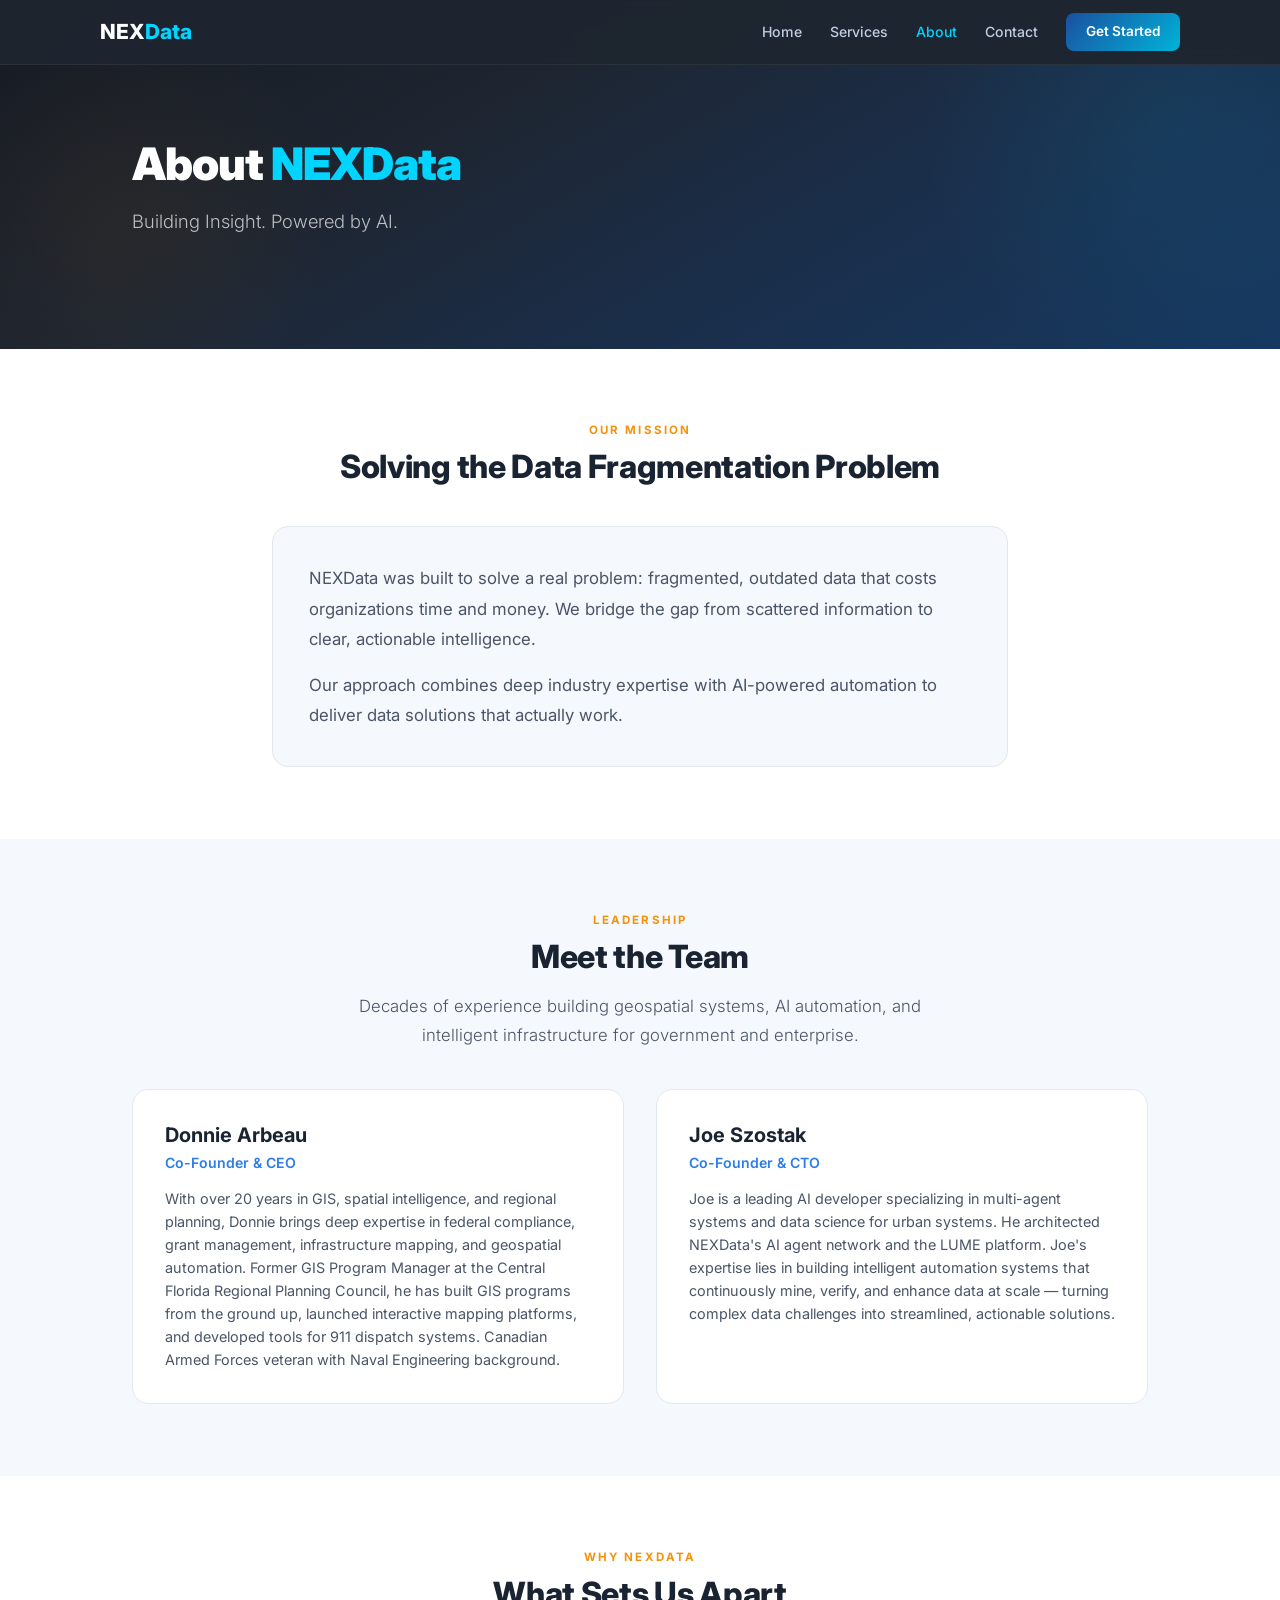
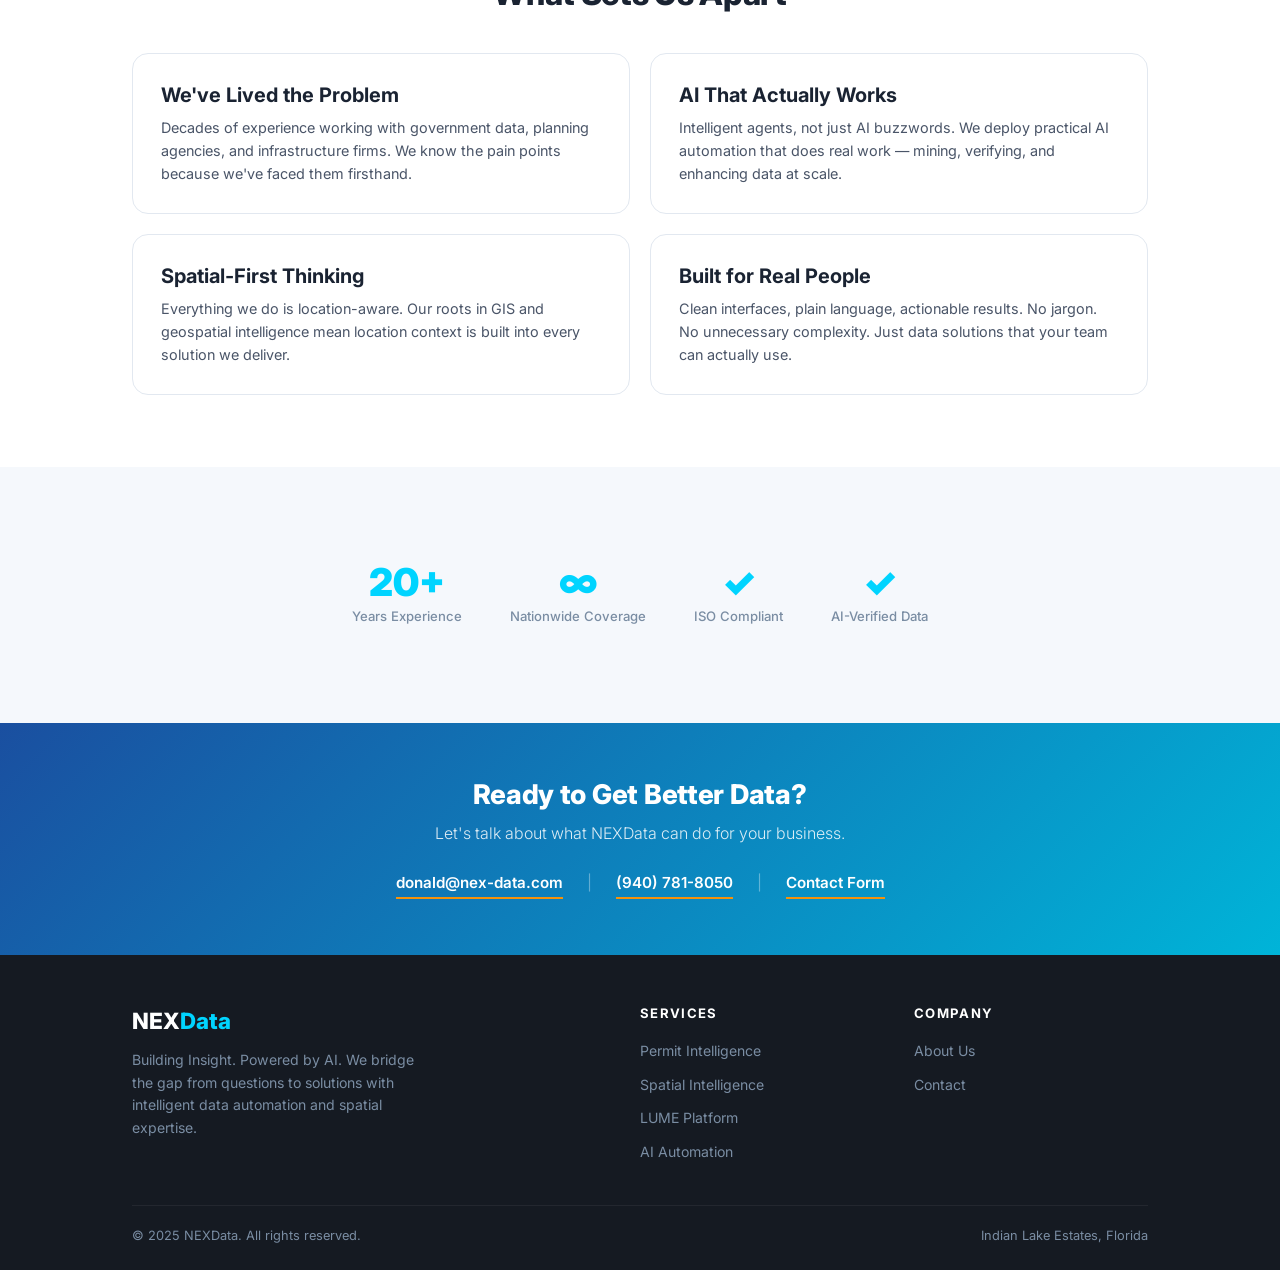
==== about.html @ 65c03d66 "Add files via upload" ====
<!DOCTYPE html>
<html lang="en">
<head>
<meta charset="UTF-8">
<meta name="viewport" content="width=device-width, initial-scale=1.0">
<title>About NEXData — Building Insight. Powered by AI.</title>
<meta name="description" content="Meet the team behind NEXData. Built by veterans of GIS, spatial intelligence, and AI automation to solve the data fragmentation problem that plagues organizations worldwide.">
<link rel="stylesheet" href="styles.css">
</head>
<body>

<!-- NAV -->
<nav class="nav">
  <div class="nav-inner">
    <a href="index.html" class="nav-logo">
      <span class="nav-logo-text"><span class="nex">NEX</span><span class="data">Data</span></span>
    </a>
    <div class="nav-links">
      <a href="index.html">Home</a>
      <a href="services.html">Services</a>
      <a href="about.html" class="active">About</a>
      <a href="contact.html">Contact</a>
      <a href="contact.html" class="nav-cta">Get Started</a>
    </div>
    <div class="nav-toggle" onclick="document.querySelector('.nav-links').classList.toggle('show')">&#9776;</div>
  </div>
</nav>

<!-- HERO -->
<section class="hero">
  <div class="container">
    <h1>About <span class="accent">NEXData</span></h1>
    <p class="hero-subtitle">
      Building Insight. Powered by AI.
    </p>
  </div>
</section>

<!-- MISSION SECTION -->
<section class="section">
  <div class="container container-narrow">
    <div class="text-center" style="margin-bottom: 40px;">
      <div class="section-label">Our Mission</div>
      <h2 class="section-title">Solving the Data Fragmentation Problem</h2>
    </div>
    <div style="background: var(--off-white); padding: 36px; border-radius: var(--radius-lg); border: 1px solid var(--border);">
      <p style="font-size: 1.05rem; color: var(--text-body); line-height: 1.8; margin-bottom: 16px;">
        NEXData was built to solve a real problem: fragmented, outdated data that costs organizations time and money. We bridge the gap from scattered information to clear, actionable intelligence.
      </p>
      <p style="font-size: 1.05rem; color: var(--text-body); line-height: 1.8;">
        Our approach combines deep industry expertise with AI-powered automation to deliver data solutions that actually work.
      </p>
    </div>
  </div>
</section>

<!-- TEAM SECTION -->
<section class="section section-alt">
  <div class="container">
    <div class="text-center" style="margin-bottom: 40px;">
      <div class="section-label">Leadership</div>
      <h2 class="section-title">Meet the Team</h2>
      <p class="section-subtitle mx-auto">Decades of experience building geospatial systems, AI automation, and intelligent infrastructure for government and enterprise.</p>
    </div>
    <div class="team-grid">

      <div class="team-card">
        <h3>Donnie Arbeau</h3>
        <div class="role">Co-Founder & CEO</div>
        <p>
          With over 20 years in GIS, spatial intelligence, and regional planning, Donnie brings deep expertise in federal compliance, grant management, infrastructure mapping, and geospatial automation. Former GIS Program Manager at the Central Florida Regional Planning Council, he has built GIS programs from the ground up, launched interactive mapping platforms, and developed tools for 911 dispatch systems. Canadian Armed Forces veteran with Naval Engineering background.
        </p>
      </div>

      <div class="team-card">
        <h3>Joe Szostak</h3>
        <div class="role">Co-Founder & CTO</div>
        <p>
          Joe is a leading AI developer specializing in multi-agent systems and data science for urban systems. He architected NEXData's AI agent network and the LUME platform. Joe's expertise lies in building intelligent automation systems that continuously mine, verify, and enhance data at scale — turning complex data challenges into streamlined, actionable solutions.
        </p>
      </div>

    </div>
  </div>
</section>

<!-- WHY NEXDATA -->
<section class="section">
  <div class="container">
    <div class="text-center" style="margin-bottom: 40px;">
      <div class="section-label">Why NEXData</div>
      <h2 class="section-title">What Sets Us Apart</h2>
    </div>
    <div class="card-grid card-grid-2">

      <div class="card">
        <h3>We've Lived the Problem</h3>
        <p>Decades of experience working with government data, planning agencies, and infrastructure firms. We know the pain points because we've faced them firsthand.</p>
      </div>

      <div class="card">
        <h3>AI That Actually Works</h3>
        <p>Intelligent agents, not just AI buzzwords. We deploy practical AI automation that does real work — mining, verifying, and enhancing data at scale.</p>
      </div>

      <div class="card">
        <h3>Spatial-First Thinking</h3>
        <p>Everything we do is location-aware. Our roots in GIS and geospatial intelligence mean location context is built into every solution we deliver.</p>
      </div>

      <div class="card">
        <h3>Built for Real People</h3>
        <p>Clean interfaces, plain language, actionable results. No jargon. No unnecessary complexity. Just data solutions that your team can actually use.</p>
      </div>

    </div>
  </div>
</section>

<!-- CREDIBILITY BAR -->
<section class="section section-alt">
  <div class="container text-center">
    <div class="stats-bar">
      <div class="stat">
        <div class="stat-number">20+</div>
        <div class="stat-label">Years Experience</div>
      </div>
      <div class="stat">
        <div class="stat-number">∞</div>
        <div class="stat-label">Nationwide Coverage</div>
      </div>
      <div class="stat">
        <div class="stat-number">✓</div>
        <div class="stat-label">ISO Compliant</div>
      </div>
      <div class="stat">
        <div class="stat-number">✓</div>
        <div class="stat-label">AI-Verified Data</div>
      </div>
    </div>
  </div>
</section>

<!-- CTA -->
<section class="cta-section">
  <div class="container">
    <h2>Ready to Get Better Data?</h2>
    <p>Let's talk about what NEXData can do for your business.</p>
    <div class="cta-links">
      <a href="mailto:donald@nex-data.com">donald@nex-data.com</a>
      <span>|</span>
      <a href="tel:9407818050">(940) 781-8050</a>
      <span>|</span>
      <a href="contact.html">Contact Form</a>
    </div>
  </div>
</section>

<!-- FOOTER -->
<footer class="footer">
  <div class="container">
    <div class="footer-grid">
      <div class="footer-brand">
        <div class="logo-text"><span class="nex">NEX</span><span class="data">Data</span></div>
        <p>Building Insight. Powered by AI. We bridge the gap from questions to solutions with intelligent data automation and spatial expertise.</p>
      </div>
      <div>
        <h4>Services</h4>
        <ul>
          <li><a href="services.html">Permit Intelligence</a></li>
          <li><a href="services.html">Spatial Intelligence</a></li>
          <li><a href="services.html#lume">LUME Platform</a></li>
          <li><a href="services.html">AI Automation</a></li>
        </ul>
      </div>
      <div>
        <h4>Company</h4>
        <ul>
          <li><a href="about.html">About Us</a></li>
          <li><a href="contact.html">Contact</a></li>
        </ul>
      </div>
    </div>
    <div class="footer-bottom">
      <span>&copy; 2025 NEXData. All rights reserved.</span>
      <span>Indian Lake Estates, Florida</span>
    </div>
  </div>
</footer>

</body>
</html>
---- styles.css ----
/* ===================================================================
   NEXData — Global Stylesheet
   Brand: Dark charcoal, Blue→Cyan gradient, Orange accent
   =================================================================== */

@import url('https://fonts.googleapis.com/css2?family=Inter:wght@300;400;500;600;700;800;900&display=swap');

:root {
  --dark: #1e2530;
  --dark-mid: #2a3240;
  --dark-deep: #151a22;
  --blue-deep: #1a4fa0;
  --blue-mid: #2b7de9;
  --blue-bright: #00b4d8;
  --cyan: #00d4ff;
  --orange: #f5920b;
  --orange-light: #ffb84d;
  --white: #ffffff;
  --off-white: #f5f8fc;
  --light-gray: #eef2f7;
  --text-dark: #1a2332;
  --text-body: #4a5568;
  --text-light: #c0cee0;
  --text-muted: #7a8da3;
  --border: #e2e8f0;
  --radius: 12px;
  --radius-lg: 16px;
  --shadow: 0 4px 20px rgba(0,0,0,0.06);
  --shadow-lg: 0 12px 40px rgba(0,0,0,0.1);
}

* { margin: 0; padding: 0; box-sizing: border-box; }

html { scroll-behavior: smooth; }

body {
  font-family: 'Inter', -apple-system, BlinkMacSystemFont, sans-serif;
  color: var(--text-dark);
  background: var(--white);
  -webkit-font-smoothing: antialiased;
  line-height: 1.6;
}

img { max-width: 100%; height: auto; display: block; }
a { text-decoration: none; color: inherit; transition: color 0.2s; }

.container { max-width: 1080px; margin: 0 auto; padding: 0 32px; }
.container-narrow { max-width: 800px; margin: 0 auto; padding: 0 32px; }

/* ===== TYPOGRAPHY ===== */
h1 { font-size: 2.8rem; font-weight: 900; letter-spacing: -0.02em; line-height: 1.1; }
h2 { font-size: 2rem; font-weight: 800; letter-spacing: -0.01em; line-height: 1.2; }
h3 { font-size: 1.25rem; font-weight: 700; line-height: 1.3; }
h4 { font-size: 1rem; font-weight: 700; }

.section-label {
  font-size: 0.72rem;
  font-weight: 700;
  letter-spacing: 0.18em;
  text-transform: uppercase;
  color: var(--orange);
  margin-bottom: 8px;
}

.section-title { margin-bottom: 16px; color: var(--text-dark); }
.section-subtitle {
  font-size: 1.05rem;
  color: var(--text-body);
  line-height: 1.7;
  max-width: 600px;
  font-weight: 300;
}

.text-center { text-align: center; }
.mx-auto { margin-left: auto; margin-right: auto; }

/* ===== NAVIGATION ===== */
.nav {
  position: fixed;
  top: 0;
  left: 0;
  right: 0;
  z-index: 1000;
  background: rgba(30,37,48,0.95);
  backdrop-filter: blur(12px);
  border-bottom: 1px solid rgba(255,255,255,0.06);
  padding: 0 32px;
}

.nav-inner {
  max-width: 1080px;
  margin: 0 auto;
  display: flex;
  align-items: center;
  justify-content: space-between;
  height: 64px;
}

.nav-logo {
  display: flex;
  align-items: center;
  gap: 10px;
}

.nav-logo img { height: 36px; width: auto; }

.nav-logo-text { font-size: 1.3rem; font-weight: 800; }
.nav-logo-text .nex { color: var(--white); }
.nav-logo-text .data { color: var(--cyan); }

.nav-links { display: flex; gap: 28px; align-items: center; }

.nav-links a {
  font-size: 0.88rem;
  font-weight: 500;
  color: var(--text-light);
  transition: color 0.2s;
}

.nav-links a:hover { color: var(--cyan); }
.nav-links a.active { color: var(--cyan); }

.nav-cta {
  background: linear-gradient(135deg, var(--blue-deep), var(--blue-bright));
  color: var(--white) !important;
  padding: 8px 20px;
  border-radius: 8px;
  font-weight: 600 !important;
  font-size: 0.85rem !important;
  transition: opacity 0.2s !important;
}

.nav-cta:hover { opacity: 0.9; color: var(--white) !important; }

/* Mobile nav */
.nav-toggle { display: none; cursor: pointer; color: var(--white); font-size: 1.5rem; }

/* ===== HERO ===== */
.hero {
  background: linear-gradient(150deg, var(--dark-deep) 0%, var(--dark) 35%, #1a2e4a 65%, #163860 100%);
  color: var(--white);
  padding: 140px 0 80px;
  position: relative;
  overflow: hidden;
}

.hero::before {
  content: '';
  position: absolute;
  top: -50%;
  right: -15%;
  width: 600px;
  height: 600px;
  background: radial-gradient(circle, rgba(0,212,255,0.07) 0%, transparent 60%);
  border-radius: 50%;
}

.hero::after {
  content: '';
  position: absolute;
  bottom: -35%;
  left: -10%;
  width: 500px;
  height: 500px;
  background: radial-gradient(circle, rgba(245,146,11,0.05) 0%, transparent 60%);
  border-radius: 50%;
}

.hero .container { position: relative; z-index: 1; }

.hero h1 { margin-bottom: 16px; }
.hero h1 .accent { color: var(--cyan); }

.hero-subtitle {
  font-size: 1.15rem;
  color: rgba(255,255,255,0.7);
  max-width: 560px;
  line-height: 1.75;
  font-weight: 300;
  margin-bottom: 32px;
}

.hero-ctas { display: flex; gap: 14px; flex-wrap: wrap; }

.btn {
  display: inline-flex;
  align-items: center;
  gap: 8px;
  padding: 12px 28px;
  border-radius: 10px;
  font-weight: 600;
  font-size: 0.95rem;
  transition: all 0.2s;
  cursor: pointer;
  border: none;
}

.btn-primary {
  background: linear-gradient(135deg, var(--blue-deep), var(--blue-bright));
  color: var(--white);
  box-shadow: 0 4px 16px rgba(0,180,216,0.3);
}

.btn-primary:hover { box-shadow: 0 6px 24px rgba(0,180,216,0.4); transform: translateY(-1px); }

.btn-outline {
  background: transparent;
  color: var(--white);
  border: 1.5px solid rgba(255,255,255,0.25);
}

.btn-outline:hover { border-color: var(--cyan); color: var(--cyan); }

/* ===== SECTIONS ===== */
.section { padding: 72px 0; }
.section-dark {
  background: linear-gradient(150deg, var(--dark-deep) 0%, var(--dark) 50%, #1a2e4a 100%);
  color: var(--white);
}

.section-dark .section-title { color: var(--white); }
.section-dark .section-subtitle { color: var(--text-light); }

.section-alt { background: var(--off-white); }

/* ===== BRIDGE VISUAL ===== */
.bridge-flow {
  display: flex;
  align-items: center;
  justify-content: center;
  gap: 0;
  margin: 24px 0;
  flex-wrap: wrap;
}

.bridge-node {
  padding: 16px 26px;
  border-radius: var(--radius);
  font-weight: 600;
  font-size: 0.92rem;
}

.bn-question {
  background: var(--white);
  border: 2px solid var(--border);
  color: var(--text-dark);
}

.bn-nex {
  background: linear-gradient(135deg, var(--blue-deep), var(--blue-bright));
  color: var(--white);
  font-weight: 700;
  padding: 18px 30px;
  box-shadow: 0 4px 20px rgba(0,180,216,0.25);
}

.bn-answer {
  background: var(--white);
  border: 2px solid var(--orange);
  color: var(--text-dark);
}

.bridge-arrow {
  font-size: 1.5rem;
  color: var(--blue-mid);
  padding: 0 12px;
}

/* ===== CARD GRID ===== */
.card-grid {
  display: grid;
  gap: 20px;
}

.card-grid-2 { grid-template-columns: repeat(2, 1fr); }
.card-grid-3 { grid-template-columns: repeat(3, 1fr); }
.card-grid-4 { grid-template-columns: repeat(4, 1fr); }

.card {
  background: var(--white);
  border: 1px solid var(--border);
  border-radius: var(--radius-lg);
  padding: 28px;
  transition: transform 0.2s, box-shadow 0.2s;
  position: relative;
  overflow: hidden;
}

.card:hover { transform: translateY(-2px); box-shadow: var(--shadow-lg); }

.card-accent::before {
  content: '';
  position: absolute;
  top: 0; left: 0; right: 0;
  height: 3px;
  background: linear-gradient(90deg, var(--blue-deep), var(--cyan));
}

.card-accent-orange::before { background: linear-gradient(90deg, var(--orange), var(--orange-light)); }
.card-accent-cyan::before { background: linear-gradient(90deg, var(--blue-bright), var(--cyan)); }
.card-accent-mixed::before { background: linear-gradient(90deg, var(--blue-deep), var(--orange)); }

.card-icon { font-size: 2rem; margin-bottom: 12px; }
.card h3 { margin-bottom: 8px; }
.card p { font-size: 0.9rem; color: var(--text-body); line-height: 1.6; }

.tags { display: flex; flex-wrap: wrap; gap: 5px; margin-top: 12px; }
.tag {
  background: var(--light-gray);
  color: var(--text-body);
  font-size: 0.73rem;
  font-weight: 500;
  padding: 3px 9px;
  border-radius: 5px;
}

/* ===== STEPS ===== */
.steps-row {
  display: flex;
  justify-content: center;
  gap: 0;
  flex-wrap: wrap;
  align-items: flex-start;
}

.step {
  flex: 1;
  min-width: 130px;
  max-width: 160px;
  text-align: center;
  padding: 0 6px;
}

.step-num {
  width: 44px; height: 44px;
  border-radius: 50%;
  display: inline-flex;
  align-items: center;
  justify-content: center;
  font-size: 1rem;
  font-weight: 800;
  color: var(--white);
  margin-bottom: 10px;
}

.step-num-1 { background: var(--blue-deep); }
.step-num-2 { background: var(--blue-mid); }
.step-num-3 { background: var(--blue-bright); }
.step-num-4 { background: #0099b8; }
.step-num-5 { background: var(--orange); }

.step h4 { font-size: 0.88rem; margin-bottom: 4px; color: var(--white); }
.step p { font-size: 0.78rem; color: var(--text-muted); line-height: 1.45; }

.step-arrow {
  color: rgba(255,255,255,0.15);
  font-size: 1.3rem;
  display: flex;
  align-items: center;
  padding-top: 14px;
}

/* ===== LUME SHOWCASE ===== */
.lume-showcase {
  display: grid;
  grid-template-columns: 1fr 1fr;
  gap: 40px;
  align-items: center;
}

.lume-text h3 { font-size: 1.5rem; margin-bottom: 12px; }
.lume-text h3 span { color: var(--cyan); }
.lume-text p { color: var(--text-body); margin-bottom: 16px; line-height: 1.7; }

.lume-features { list-style: none; }
.lume-features li {
  padding: 6px 0;
  font-size: 0.92rem;
  color: var(--text-body);
  display: flex;
  align-items: center;
  gap: 10px;
}

.lume-features li::before {
  content: '\2713';
  color: var(--cyan);
  font-weight: 700;
  font-size: 0.9rem;
}

.lume-img {
  border-radius: var(--radius-lg);
  box-shadow: var(--shadow-lg);
  border: 1px solid var(--border);
}

/* ===== AI CALLOUT ===== */
.ai-card {
  background: linear-gradient(135deg, #f0f7ff 0%, #f8fbff 50%, #fff9f0 100%);
  border: 1px solid #d8e6f5;
  border-radius: var(--radius-lg);
  padding: 40px;
  max-width: 680px;
  text-align: center;
}

.ai-card h3 { font-size: 1.3rem; margin-bottom: 12px; }
.ai-card h3 span { color: var(--blue-mid); }
.ai-card p { font-size: 0.95rem; color: var(--text-body); line-height: 1.7; }

/* ===== AUDIENCE ===== */
.audience-item {
  background: var(--white);
  border: 1px solid var(--border);
  border-radius: 10px;
  padding: 22px;
  text-align: center;
}

.audience-item .a-icon { font-size: 1.6rem; margin-bottom: 8px; }
.audience-item h4 { font-size: 0.88rem; margin-bottom: 4px; }
.audience-item p { font-size: 0.78rem; color: var(--text-body); line-height: 1.4; }

/* ===== STATS BAR ===== */
.stats-bar {
  display: flex;
  justify-content: center;
  gap: 48px;
  flex-wrap: wrap;
  padding: 24px 0;
}

.stat { text-align: center; }
.stat-number {
  font-size: 2.4rem;
  font-weight: 900;
  color: var(--cyan);
  line-height: 1;
  margin-bottom: 4px;
}

.stat-label {
  font-size: 0.82rem;
  color: var(--text-muted);
  font-weight: 500;
}

/* ===== CTA SECTION ===== */
.cta-section {
  background: linear-gradient(135deg, var(--blue-deep) 0%, var(--blue-bright) 100%);
  padding: 56px 0;
  text-align: center;
  color: var(--white);
}

.cta-section h2 { font-size: 1.7rem; margin-bottom: 10px; }
.cta-section p { font-size: 1rem; color: rgba(255,255,255,0.85); margin-bottom: 24px; font-weight: 300; }

.cta-links { display: flex; gap: 24px; justify-content: center; flex-wrap: wrap; font-size: 0.95rem; }
.cta-links a { color: var(--white); font-weight: 600; border-bottom: 2px solid var(--orange); padding-bottom: 2px; }
.cta-links a:hover { border-color: var(--white); }
.cta-links span { color: rgba(255,255,255,0.35); }

/* ===== CONTACT FORM ===== */
.contact-grid {
  display: grid;
  grid-template-columns: 1fr 1fr;
  gap: 40px;
  align-items: start;
}

.form-group { margin-bottom: 16px; }

.form-group label {
  display: block;
  font-size: 0.85rem;
  font-weight: 600;
  color: var(--text-dark);
  margin-bottom: 6px;
}

.form-group input,
.form-group textarea,
.form-group select {
  width: 100%;
  padding: 12px 16px;
  border: 1.5px solid var(--border);
  border-radius: 8px;
  font-size: 0.92rem;
  font-family: 'Inter', sans-serif;
  transition: border-color 0.2s;
  background: var(--white);
}

.form-group input:focus,
.form-group textarea:focus,
.form-group select:focus {
  outline: none;
  border-color: var(--blue-mid);
  box-shadow: 0 0 0 3px rgba(43,125,233,0.1);
}

.form-group textarea { min-height: 120px; resize: vertical; }

.contact-info { padding: 20px 0; }
.contact-info-item {
  display: flex;
  align-items: flex-start;
  gap: 14px;
  margin-bottom: 24px;
}

.contact-info-item .ci-icon {
  font-size: 1.3rem;
  flex-shrink: 0;
  padding-top: 2px;
}

.contact-info-item h4 { font-size: 0.9rem; margin-bottom: 2px; }
.contact-info-item p { font-size: 0.88rem; color: var(--text-body); }
.contact-info-item a { color: var(--blue-mid); }
.contact-info-item a:hover { color: var(--blue-deep); }

/* ===== ABOUT ===== */
.team-grid {
  display: grid;
  grid-template-columns: 1fr 1fr;
  gap: 32px;
}

.team-card {
  background: var(--white);
  border: 1px solid var(--border);
  border-radius: var(--radius-lg);
  padding: 32px;
}

.team-card h3 { margin-bottom: 4px; }
.team-card .role { font-size: 0.88rem; color: var(--blue-mid); font-weight: 600; margin-bottom: 12px; }
.team-card p { font-size: 0.9rem; color: var(--text-body); line-height: 1.6; }

/* ===== FOOTER ===== */
.footer {
  background: var(--dark-deep);
  color: var(--text-light);
  padding: 48px 0 24px;
}

.footer-grid {
  display: grid;
  grid-template-columns: 2fr 1fr 1fr;
  gap: 40px;
  margin-bottom: 32px;
}

.footer-brand .logo-text { font-size: 1.4rem; font-weight: 800; margin-bottom: 10px; }
.footer-brand .logo-text .nex { color: var(--white); }
.footer-brand .logo-text .data { color: var(--cyan); }
.footer-brand p { font-size: 0.88rem; color: var(--text-muted); line-height: 1.6; max-width: 300px; }

.footer h4 { font-size: 0.82rem; font-weight: 700; letter-spacing: 0.1em; text-transform: uppercase; color: var(--white); margin-bottom: 14px; }
.footer ul { list-style: none; }
.footer li { margin-bottom: 8px; }
.footer li a { font-size: 0.88rem; color: var(--text-muted); }
.footer li a:hover { color: var(--cyan); }

.footer-bottom {
  border-top: 1px solid rgba(255,255,255,0.06);
  padding-top: 20px;
  display: flex;
  justify-content: space-between;
  align-items: center;
  font-size: 0.8rem;
  color: var(--text-muted);
}

/* ===== RESPONSIVE ===== */
@media (max-width: 768px) {
  h1 { font-size: 2rem; }
  h2 { font-size: 1.5rem; }
  .hero { padding: 120px 0 60px; }
  .card-grid-2, .card-grid-3, .card-grid-4 { grid-template-columns: 1fr; }
  .lume-showcase { grid-template-columns: 1fr; }
  .contact-grid { grid-template-columns: 1fr; }
  .team-grid { grid-template-columns: 1fr; }
  .footer-grid { grid-template-columns: 1fr; }
  .steps-row { flex-direction: column; align-items: center; }
  .step-arrow { display: none; }
  .bridge-flow { flex-direction: column; }
  .bridge-arrow { transform: rotate(90deg); }
  .stats-bar { gap: 24px; }
  .nav-links { display: none; }
  .nav-toggle { display: block; }
  .container { padding: 0 20px; }
}

@media print {
  .nav { display: none; }
  .card:hover { transform: none; box-shadow: none; }
}
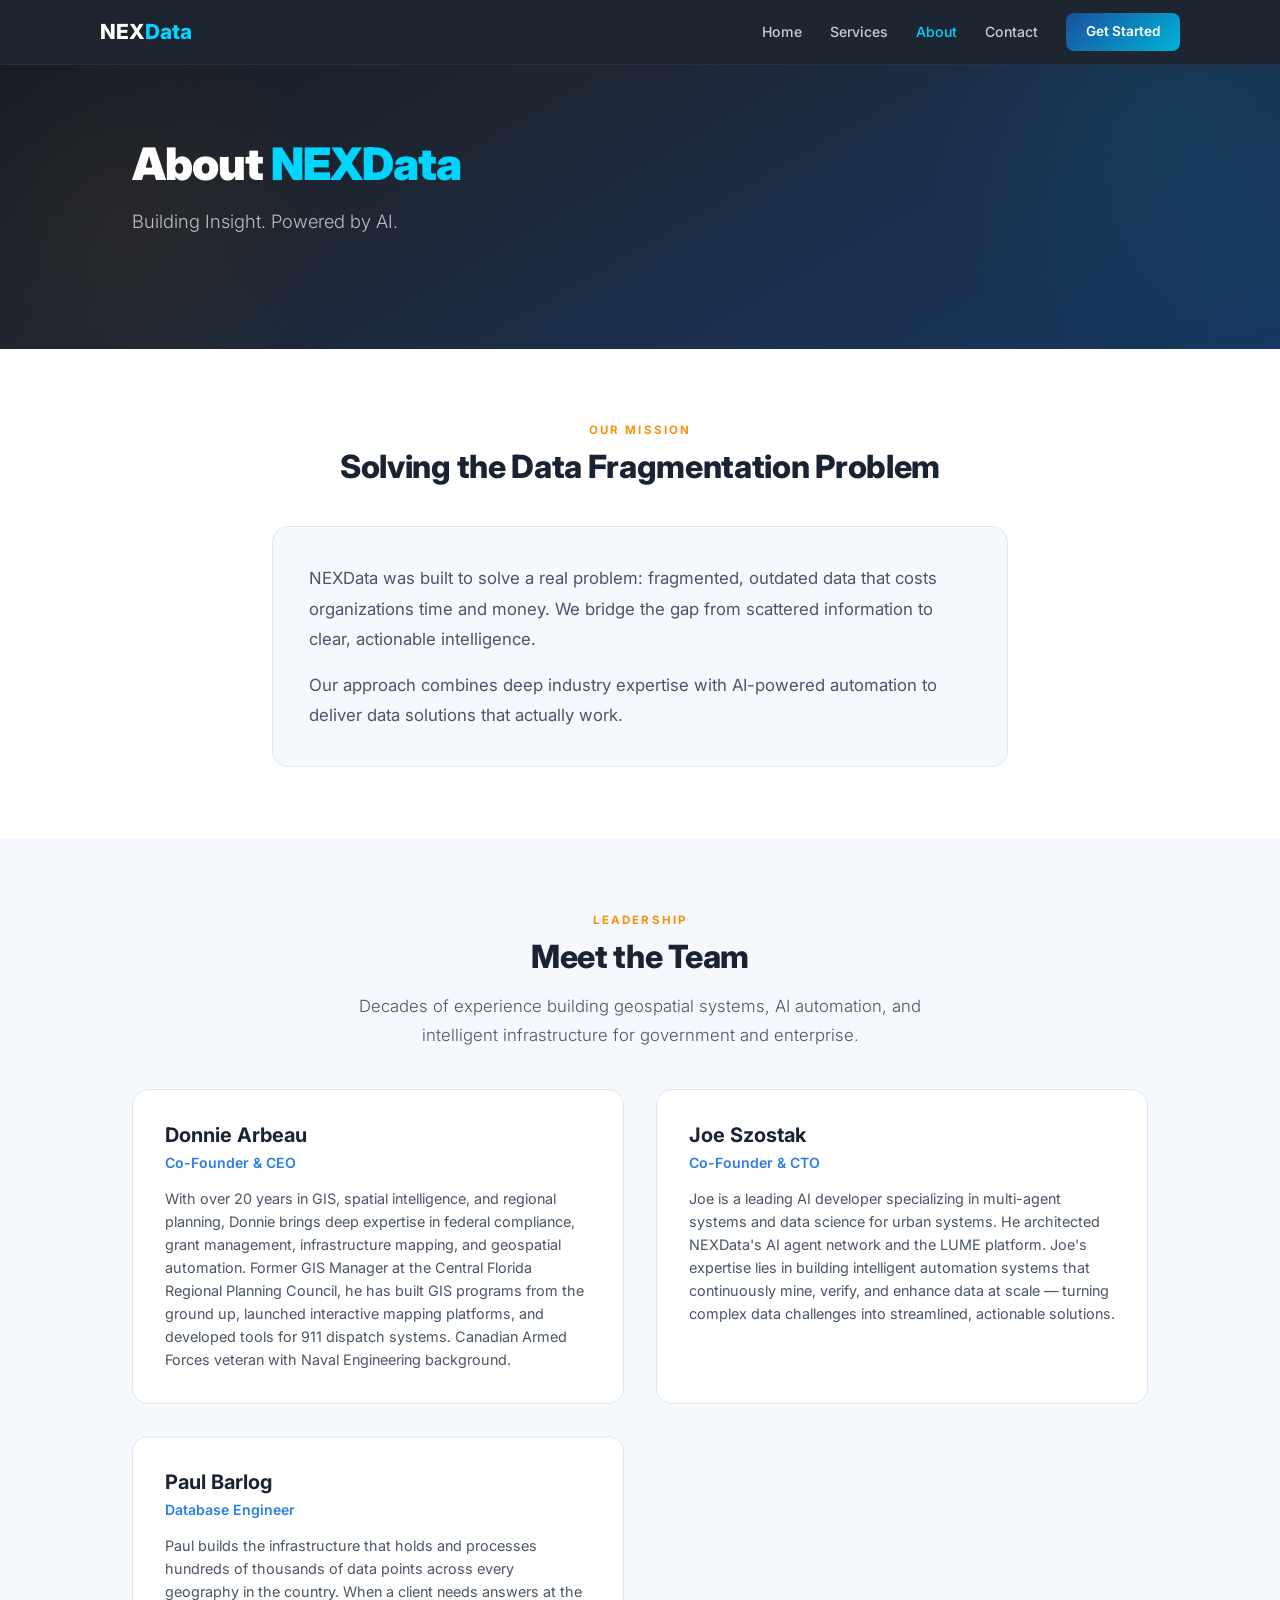
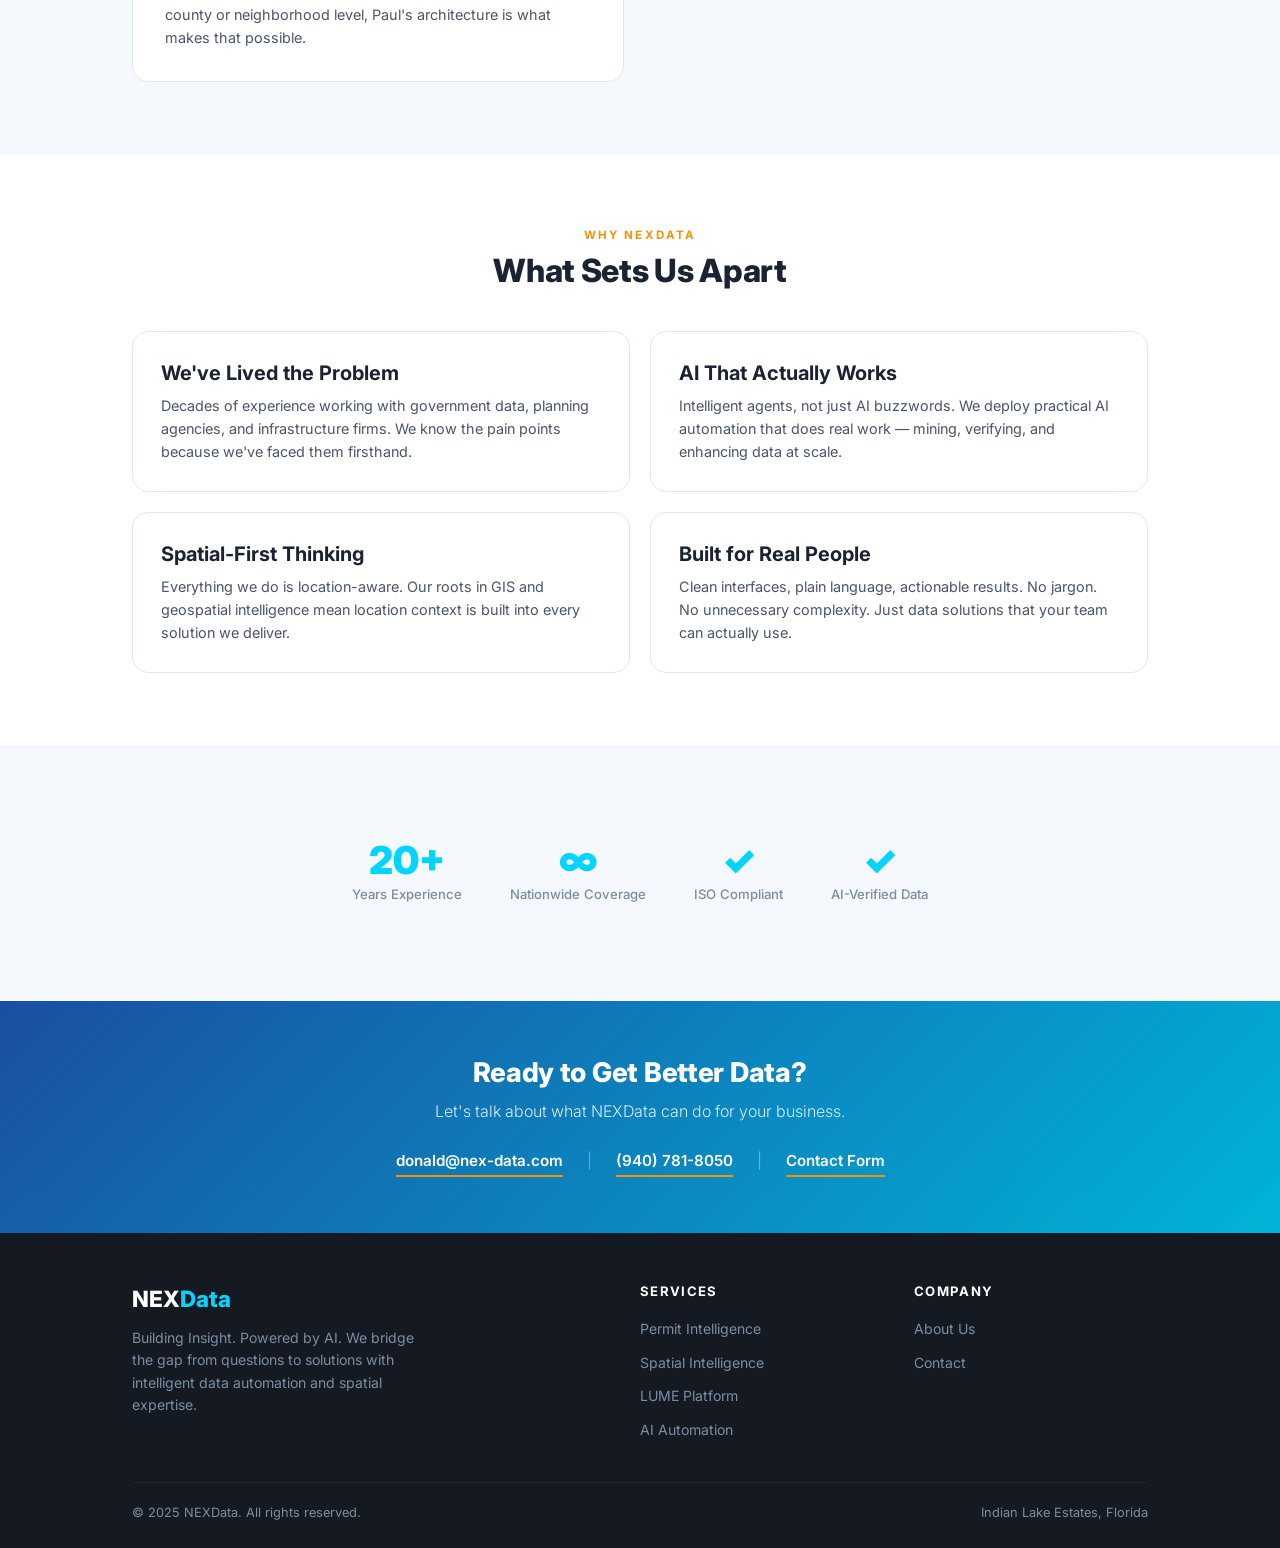
==== commit 1fde9903: "Update about.html Added Paul" ====
--- a/about.html
+++ b/about.html
@@ -68,7 +68,7 @@
         <h3>Donnie Arbeau</h3>
         <div class="role">Co-Founder & CEO</div>
         <p>
-          With over 20 years in GIS, spatial intelligence, and regional planning, Donnie brings deep expertise in federal compliance, grant management, infrastructure mapping, and geospatial automation. Former GIS Program Manager at the Central Florida Regional Planning Council, he has built GIS programs from the ground up, launched interactive mapping platforms, and developed tools for 911 dispatch systems. Canadian Armed Forces veteran with Naval Engineering background.
+          With over 20 years in GIS, spatial intelligence, and regional planning, Donnie brings deep expertise in federal compliance, grant management, infrastructure mapping, and geospatial automation. Former GIS Manager at the Central Florida Regional Planning Council, he has built GIS programs from the ground up, launched interactive mapping platforms, and developed tools for 911 dispatch systems. Canadian Armed Forces veteran with Naval Engineering background.
         </p>
       </div>
 
@@ -77,6 +77,14 @@
         <div class="role">Co-Founder & CTO</div>
         <p>
           Joe is a leading AI developer specializing in multi-agent systems and data science for urban systems. He architected NEXData's AI agent network and the LUME platform. Joe's expertise lies in building intelligent automation systems that continuously mine, verify, and enhance data at scale — turning complex data challenges into streamlined, actionable solutions.
+        </p>
+      </div>
+
+      <div class="team-card">
+        <h3>Paul Barlog</h3>
+        <div class="role">Database Engineer</div>
+        <p>
+          Paul builds the infrastructure that holds and processes hundreds of thousands of data points across every geography in the country. When a client needs answers at the county or neighborhood level, Paul's architecture is what makes that possible.
         </p>
       </div>
 
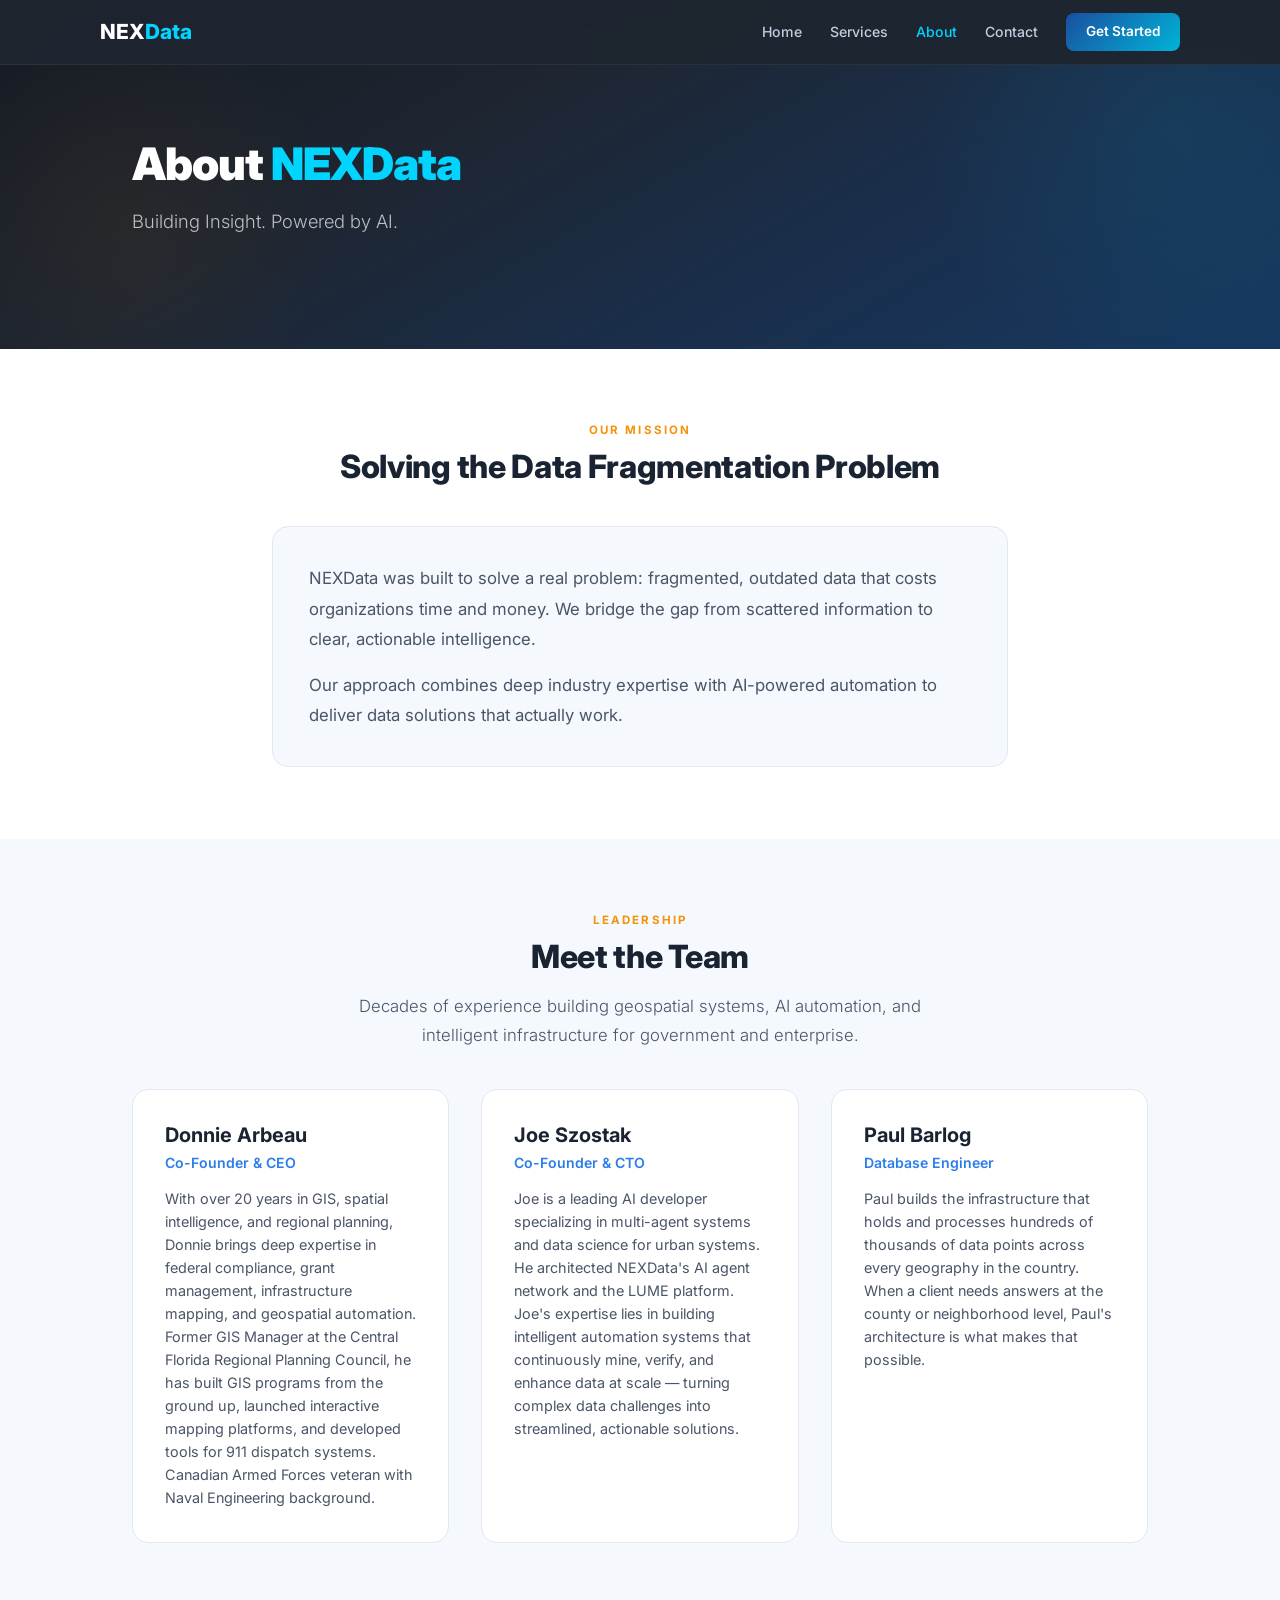
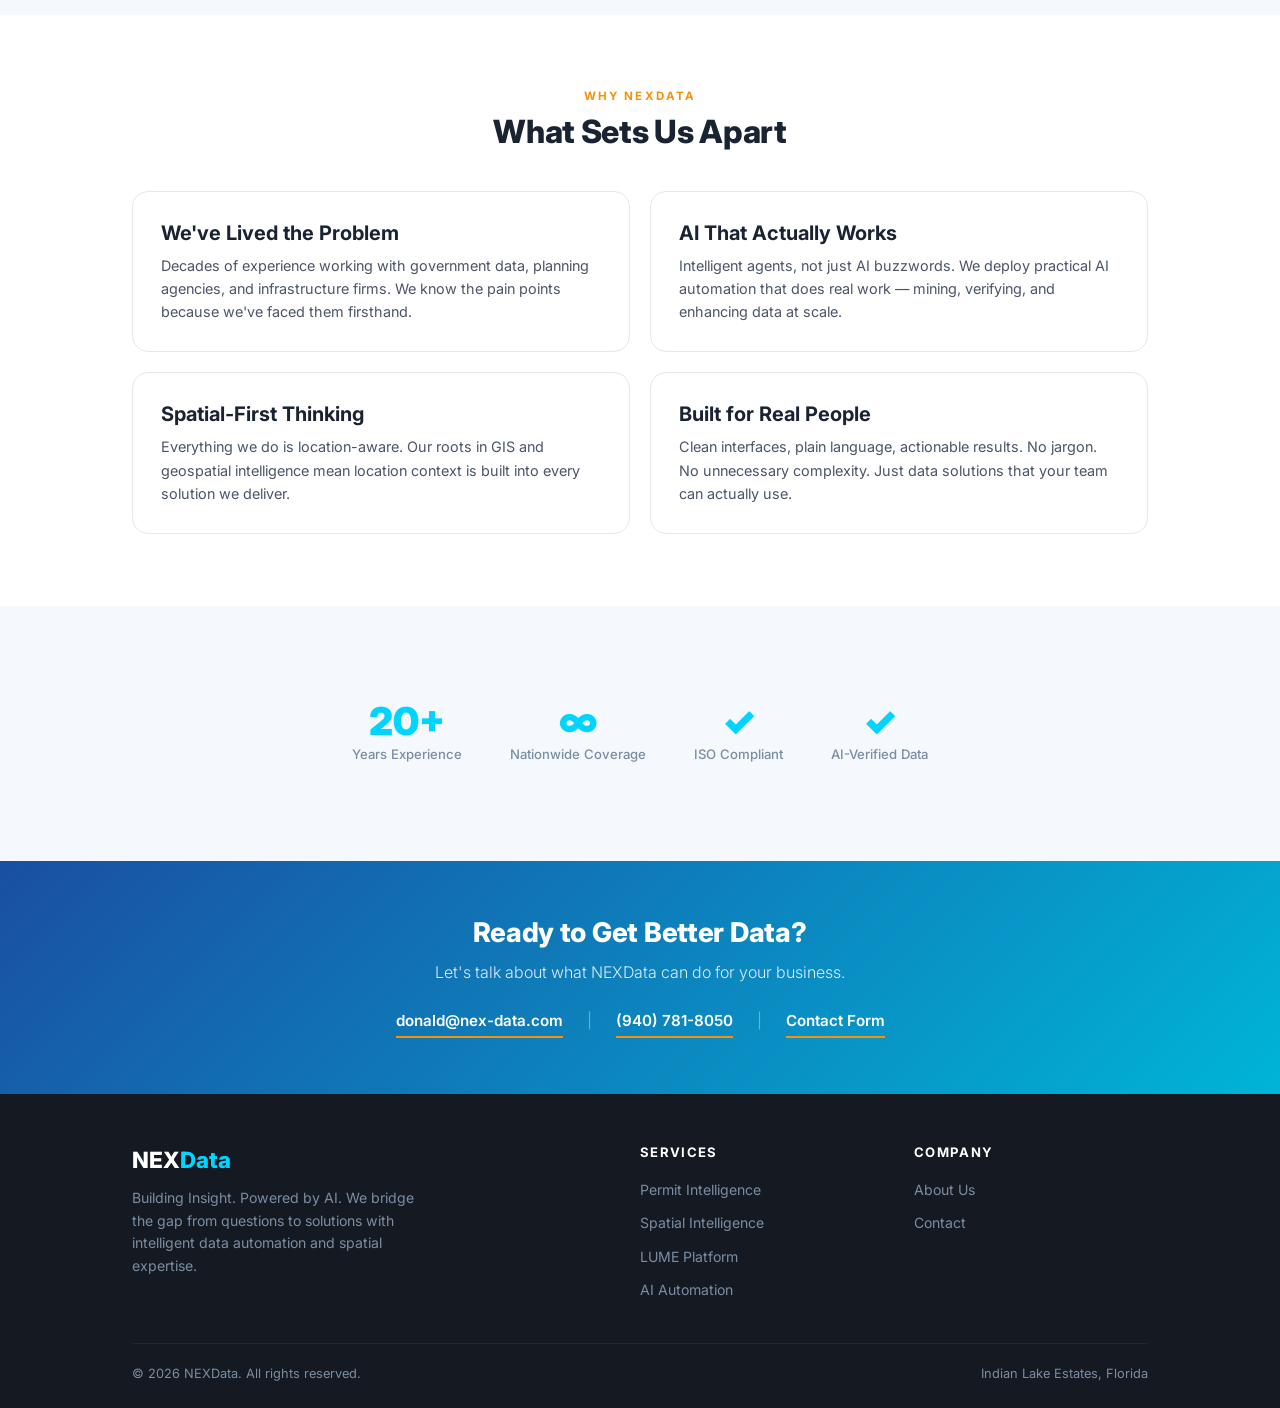
==== commit 9f5326c1: "Add files via upload" ====
--- a/about.html
+++ b/about.html
@@ -5,6 +5,24 @@
 <meta name="viewport" content="width=device-width, initial-scale=1.0">
 <title>About NEXData — Building Insight. Powered by AI.</title>
 <meta name="description" content="Meet the team behind NEXData. Built by veterans of GIS, spatial intelligence, and AI automation to solve the data fragmentation problem that plagues organizations worldwide.">
+<link rel="icon" type="image/svg+xml" href="images/favicon.svg">
+
+<!-- Open Graph -->
+<meta property="og:title" content="About NEXData — Building Insight. Powered by AI.">
+<meta property="og:description" content="Meet the team behind NEXData. Built by veterans of GIS, spatial intelligence, and AI automation to solve the data fragmentation problem.">
+<meta property="og:type" content="website">
+<meta property="og:url" content="https://nex-data.com/about.html">
+<meta property="og:image" content="https://nex-data.com/images/banner.jpg">
+
+<!-- Google Analytics — Replace G-XXXXXXXXXX with your Measurement ID -->
+<script async src="https://www.googletagmanager.com/gtag/js?id=G-XXXXXXXXXX"></script>
+<script>
+  window.dataLayer = window.dataLayer || [];
+  function gtag(){dataLayer.push(arguments);}
+  gtag('js', new Date());
+  gtag('config', 'G-XXXXXXXXXX');
+</script>
+
 <link rel="stylesheet" href="styles.css">
 </head>
 <body>
@@ -190,7 +208,7 @@
       </div>
     </div>
     <div class="footer-bottom">
-      <span>&copy; 2025 NEXData. All rights reserved.</span>
+      <span>&copy; 2026 NEXData. All rights reserved.</span>
       <span>Indian Lake Estates, Florida</span>
     </div>
   </div>
--- a/styles.css
+++ b/styles.css
@@ -525,7 +525,7 @@
 /* ===== ABOUT ===== */
 .team-grid {
   display: grid;
-  grid-template-columns: 1fr 1fr;
+  grid-template-columns: repeat(3, 1fr);
   gap: 32px;
 }
 
